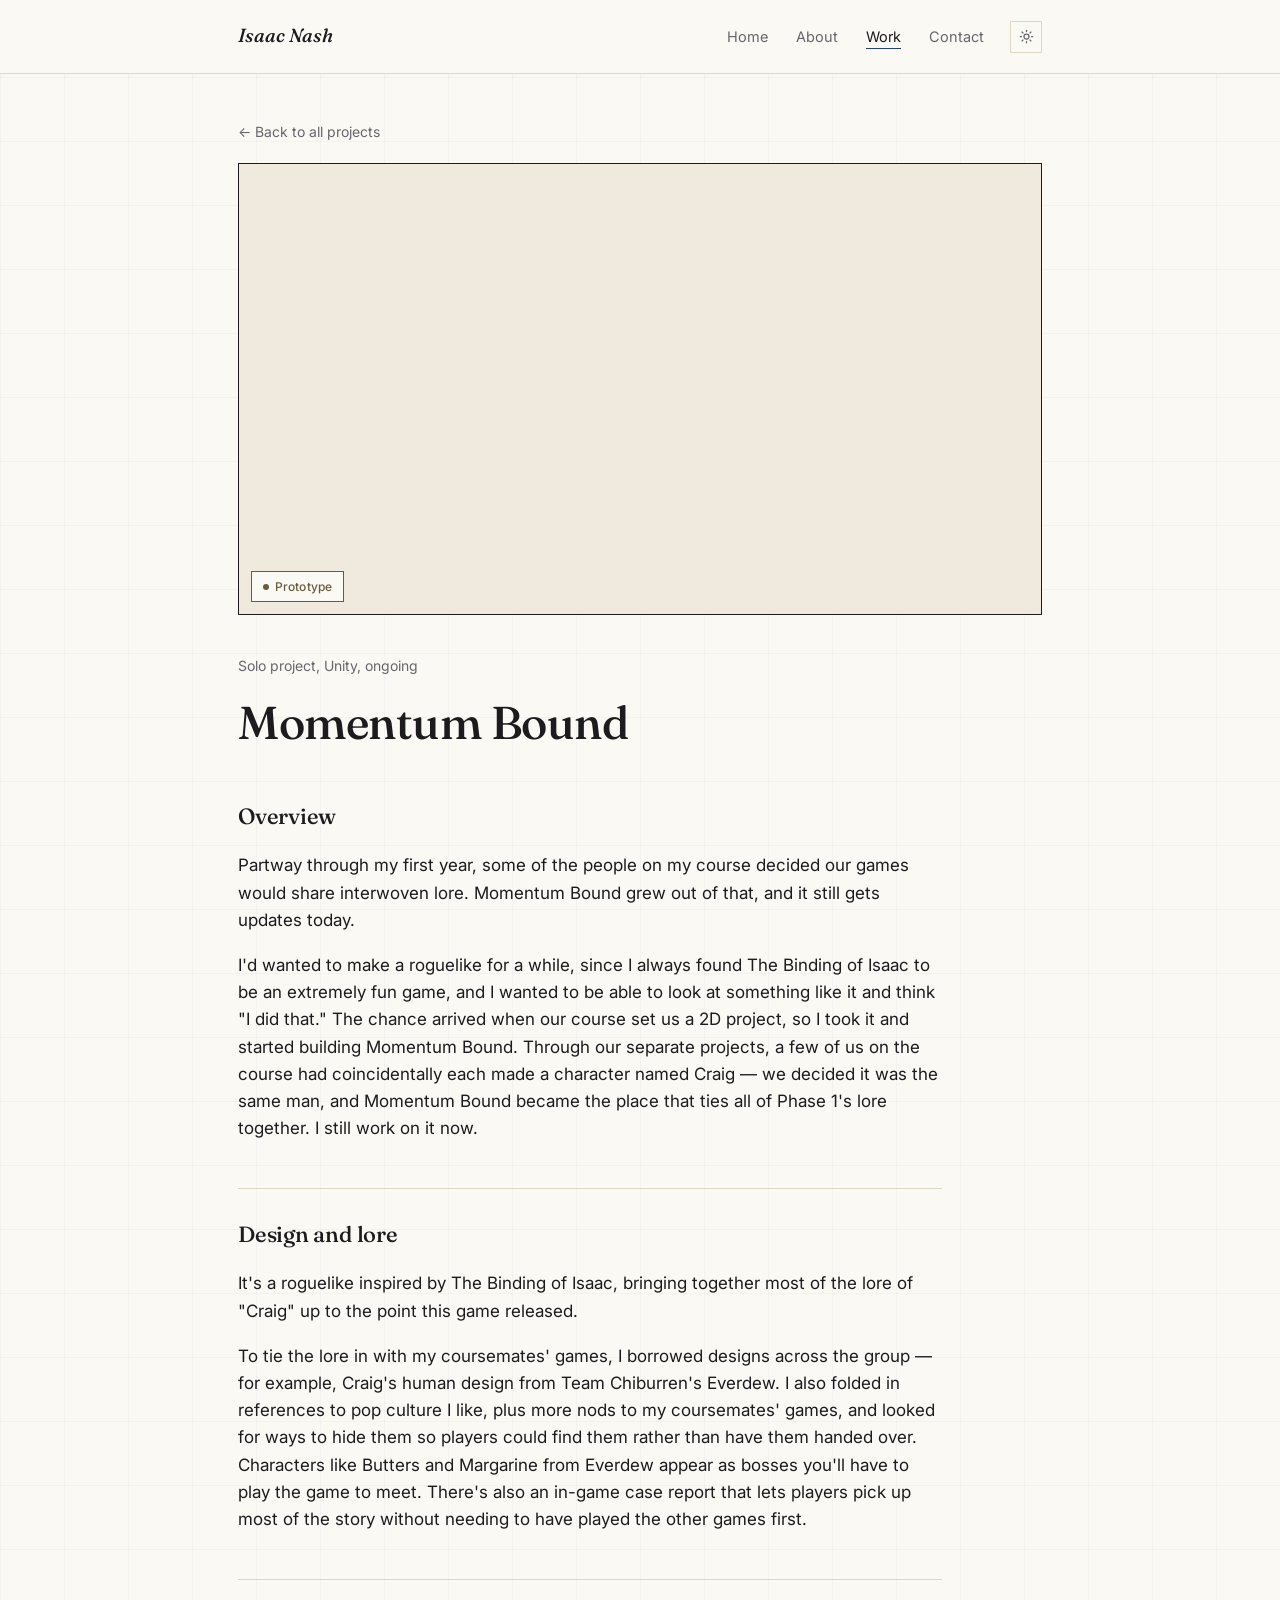
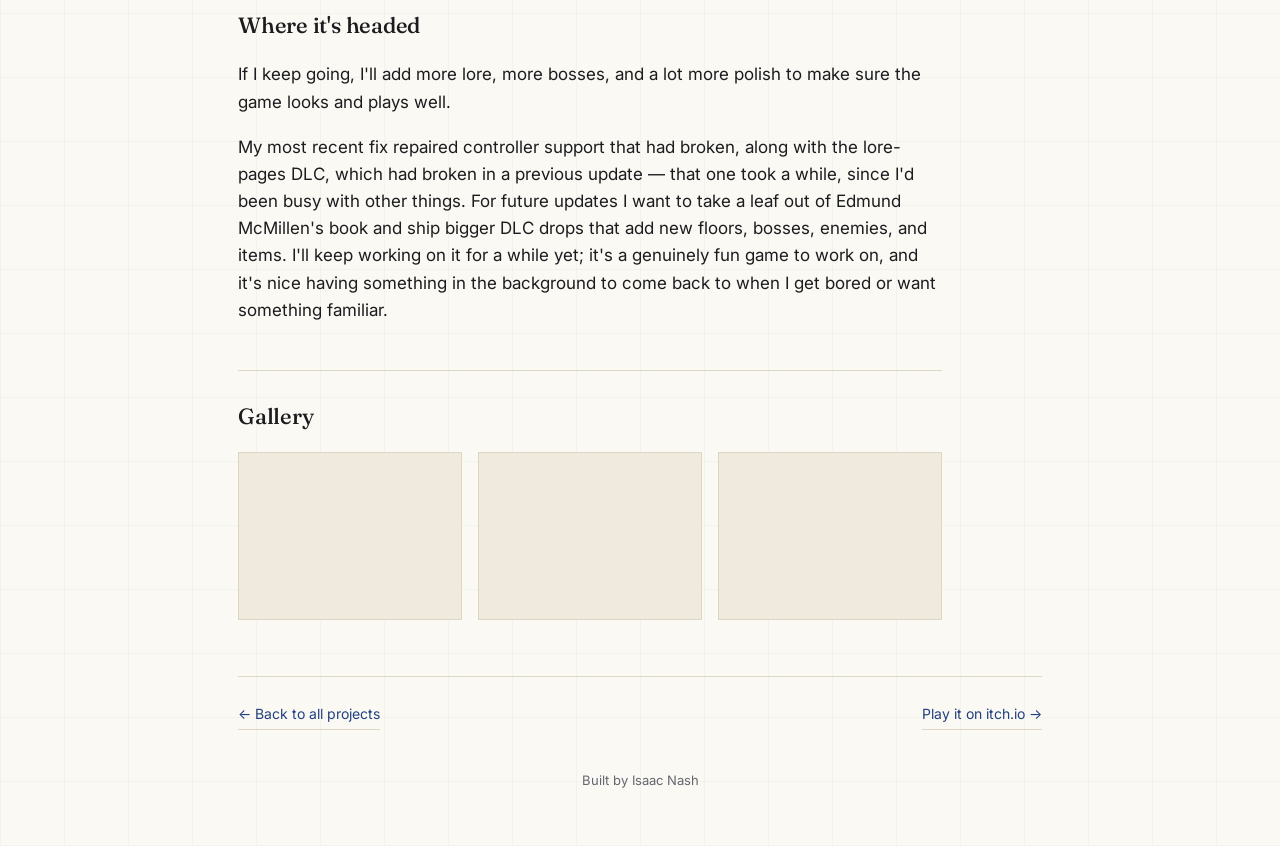
==== project-momentum-bound.html @ 74649f5b "updated website" ====
<!DOCTYPE html>
<html lang="en">
<head>
<meta charset="UTF-8">
<meta name="viewport" content="width=device-width, initial-scale=1.0">
<title>Momentum Bound — Isaac Nash</title>
<link rel="preconnect" href="https://fonts.googleapis.com">
<link rel="preconnect" href="https://fonts.gstatic.com" crossorigin>
<link href="https://fonts.googleapis.com/css2?family=Fraunces:ital,opsz,wght@0,9..144,400;0,9..144,500;0,9..144,600;1,9..144,400;1,9..144,500&family=Inter:wght@400;500;600&display=swap" rel="stylesheet">
<link rel="stylesheet" href="style.css?v=2">
<script src="theme.js?v=2"></script>
<script src="media.js?v=2" defer></script>
</head>

<body>

<nav>
  <div class="sheet">
    <a class="nav-name" href="index.html">Isaac Nash</a>
    <div class="nav-right">
      <ul>
        <li><a href="index.html">Home</a></li>
        <li><a href="about.html">About</a></li>
        <li><a href="work.html" class="active">Work</a></li>
        <li><a href="contact.html">Contact</a></li>
      </ul>
      <button class="theme-toggle" type="button" aria-label="Toggle dark mode" aria-pressed="false">
        <svg class="icon-sun" viewBox="0 0 24 24" fill="none" stroke="currentColor" stroke-width="2" stroke-linecap="round"><circle cx="12" cy="12" r="4"></circle><path d="M12 2v2M12 20v2M4.9 4.9l1.4 1.4M17.7 17.7l1.4 1.4M2 12h2M20 12h2M4.9 19.1l1.4-1.4M17.7 6.3l1.4-1.4"/></svg>
        <svg class="icon-moon" viewBox="0 0 24 24" fill="none" stroke="currentColor" stroke-width="2" stroke-linecap="round" stroke-linejoin="round"><path d="M21 12.8A9 9 0 1 1 11.2 3 7 7 0 0 0 21 12.8z"/></svg>
      </button>
    </div>
  </div>
</nav>

<div class="sheet" style="padding-top: 44px;">
  <a class="back-link" href="work.html">← Back to all projects</a>

  <div class="case-banner" data-youtube="">
    <div class="banner-image" style="--shot:url('MomentumBanner.jpg');"></div>
    <iframe class="banner-video" title="Gameplay video" allow="autoplay; encrypted-media; picture-in-picture" allowfullscreen></iframe>
    <span class="stamp stamp--prototype">Prototype</span>
    <button class="media-toggle" type="button" hidden>Watch gameplay</button>
  </div>

  <p class="case-meta">Solo project, Unity, ongoing</p>
  <h1 class="case-title">Momentum Bound</h1>

  <div class="case-body">

    <div class="case-section">
      <h2>Overview</h2>
      <p>Partway through my first year, some of the people on my course decided our games would share interwoven lore. Momentum Bound grew out of that, and it still gets updates today.</p>
      <p>I'd wanted to make a roguelike for a while, since I always found The Binding of Isaac to be an extremely fun game, and I wanted to be able to look at something like it and think "I did that." The chance arrived when our course set us a 2D project, so I took it and started building Momentum Bound. Through our separate projects, a few of us on the course had coincidentally each made a character named Craig — we decided it was the same man, and Momentum Bound became the place that ties all of Phase 1's lore together. I still work on it now.</p>
    </div>

    <div class="case-section">
      <h2>Design and lore</h2>
      <p>It's a roguelike inspired by The Binding of Isaac, bringing together most of the lore of "Craig" up to the point this game released.</p>
      <p>To tie the lore in with my coursemates' games, I borrowed designs across the group — for example, Craig's human design from Team Chiburren's Everdew. I also folded in references to pop culture I like, plus more nods to my coursemates' games, and looked for ways to hide them so players could find them rather than have them handed over. Characters like Butters and Margarine from Everdew appear as bosses you'll have to play the game to meet. There's also an in-game case report that lets players pick up most of the story without needing to have played the other games first.</p>
    </div>

    <div class="case-section">
      <h2>Where it's headed</h2>
      <p>If I keep going, I'll add more lore, more bosses, and a lot more polish to make sure the game looks and plays well.</p>
      <p>My most recent fix repaired controller support that had broken, along with the lore-pages DLC, which had broken in a previous update — that one took a while, since I'd been busy with other things. For future updates I want to take a leaf out of Edmund McMillen's book and ship bigger DLC drops that add new floors, bosses, enemies, and items. I'll keep working on it for a while yet; it's a genuinely fun game to work on, and it's nice having something in the background to come back to when I get bored or want something familiar.</p>
    </div>

    <div class="case-section">
      <h2>Gallery</h2>
      <div class="gallery-grid">
        <div class="gallery-shot" style="--shot:url('RoomNorm');"></div>
        <div class="gallery-shot" style="--shot:url('BossRoom');"></div>
        <div class="gallery-shot" style="--shot:url('MBLogo.jpg');"></div>
      </div>
    </div>

  </div>

  <div class="case-nav">
    <a href="work.html">← Back to all projects</a>
    <a href="https://doctor-videogames.itch.io/momentum-bound" target="_blank" rel="noopener">Play it on itch.io →</a>
  </div>
</div>

<footer>
  Built by Isaac Nash
</footer>

</body>
</html>
---- style.css ----
/*
  SHARED STYLESHEET
  ==================
  Every page (index.html, about.html, work.html, contact.html, and the
  project- pages) links to this one file, so changing a color or font
  here updates the whole site. Keep this file in the SAME FOLDER as
  all your .html files.
*/

:root {
  --bg: #faf9f4;
  --panel: #efeadd;
  --panel-line: #e2dcc9;
  --ink: #1c1c1f;
  --ink-soft: #66666e;
  --line: #ddd7c4;
  --blue: #23407e;
  --blue-tint: rgba(35, 64, 126, 0.08);
  --rust: #a94b2c;

  --grid: rgba(35, 64, 126, 0.035);
  --nav-bg: rgba(250, 249, 244, 0.92);

  --font-display: 'Fraunces', Georgia, serif;
  --font-body: 'Inter', -apple-system, sans-serif;

  color-scheme: light;
}

:root[data-theme="dark"] {
  --bg: #15161c;
  --panel: #20222c;
  --panel-line: #2b2e3a;
  --ink: #edece4;
  --ink-soft: #9a9ba6;
  --line: #2c2f3b;
  --blue: #7fa0f2;
  --blue-tint: rgba(127, 160, 242, 0.14);
  --rust: #e28a68;
  --grid: rgba(127, 160, 242, 0.05);
  --nav-bg: rgba(21, 22, 28, 0.92);

  color-scheme: dark;
}

@media (prefers-reduced-motion: reduce) {
  * { animation: none !important; transition: none !important; }
}

* { box-sizing: border-box; }
html { scroll-behavior: smooth; }

body {
  margin: 0;
  background:
    repeating-linear-gradient(0deg, var(--grid) 0px, var(--grid) 1px, transparent 1px, transparent 64px),
    repeating-linear-gradient(90deg, var(--grid) 0px, var(--grid) 1px, transparent 1px, transparent 64px),
    var(--bg);
  color: var(--ink);
  font-family: var(--font-body);
  font-size: 17px;
  line-height: 1.6;
  min-height: 100vh;
  transition: background-color 0.15s ease, color 0.15s ease;
}

a { color: inherit; }
::selection { background: var(--blue); color: #fff; }

.sheet { max-width: 860px; margin: 0 auto; padding: 0 28px; }

section, .page-section { padding: 64px 0; border-bottom: 1px solid var(--line); }
section:last-of-type, .page-section:last-of-type { border-bottom: none; }

/* ---------- section headers ---------- */
.section-head { margin-bottom: 34px; }
.section-head h1, .section-head h2 {
  font-family: var(--font-display); font-weight: 500;
  font-size: clamp(24px, 3.2vw, 30px); margin: 0; letter-spacing: -0.01em;
}

/* ---------- image / media treatment ---------- */
.frame { position: relative; }

/* ---------- nav ---------- */
nav {
  position: sticky; top: 0; z-index: 10;
  background: var(--nav-bg);
  border-bottom: 1px solid var(--line);
  transition: background-color 0.15s ease;
}
nav .sheet { display: flex; align-items: baseline; justify-content: space-between; padding: 20px 28px; }
nav .nav-name {
  font-family: var(--font-display); font-style: italic; font-weight: 500;
  font-size: 19px; text-decoration: none; color: var(--ink);
}
.nav-right { display: flex; align-items: center; gap: 26px; }
nav ul { list-style: none; display: flex; gap: 28px; margin: 0; padding: 0; }
nav a { text-decoration: none; font-size: 14.5px; color: var(--ink-soft); }
nav a:hover, nav a:focus-visible { color: var(--blue); }
nav a.active { color: var(--ink); border-bottom: 1px solid var(--blue); padding-bottom: 3px; }

.theme-toggle {
  display: inline-flex; align-items: center; justify-content: center;
  width: 32px; height: 32px; padding: 0;
  background: transparent; border: 1px solid var(--line); color: var(--ink-soft);
  cursor: pointer; flex: 0 0 auto;
}
.theme-toggle:hover, .theme-toggle:focus-visible { color: var(--blue); border-color: var(--blue); }
.theme-toggle svg { width: 15px; height: 15px; }
.theme-toggle .icon-moon { display: none; }
:root[data-theme="dark"] .theme-toggle .icon-sun { display: none; }
:root[data-theme="dark"] .theme-toggle .icon-moon { display: block; }

/* ---------- page header (About / Work / Contact) ---------- */
.page-header { padding: 60px 0 8px 0; }
.page-header h1 { font-family: var(--font-display); font-weight: 500; font-size: clamp(36px, 6vw, 52px); margin: 0; letter-spacing: -0.01em; }

/* ---------- hero (home page) ---------- */
.hero { padding: 56px 0 70px 0; }
.hero-grid { display: grid; grid-template-columns: 1.3fr 0.9fr; gap: 56px; align-items: center; }
.hero-text .status {
  display: inline-flex; align-items: center; gap: 8px;
  font-size: 13.5px; color: var(--blue);
  border: 1px solid var(--blue-tint); background: var(--blue-tint);
  padding: 6px 13px; border-radius: 3px; margin-bottom: 26px;
}
.hero-text .status .dot { width: 6px; height: 6px; border-radius: 50%; background: var(--blue); flex: 0 0 auto; }

.hero h1 { font-family: var(--font-display); font-weight: 500; font-size: clamp(42px, 6.4vw, 64px); line-height: 1.05; margin: 0 0 20px 0; letter-spacing: -0.01em; }
.hero p.role { font-size: 18px; color: var(--ink-soft); max-width: 44ch; margin: 0 0 30px 0; }
.hero-links, .link-row { display: flex; flex-wrap: wrap; gap: 8px 26px; }
.hero-links a, .link-row a {
  text-decoration: none; font-size: 14.5px;
  padding-bottom: 3px; border-bottom: 1px solid var(--line);
}
.hero-links a:hover, .hero-links a:focus-visible, .link-row a:hover, .link-row a:focus-visible {
  color: var(--blue); border-bottom-color: var(--blue);
}

.hero-photo {
  width: 100%; aspect-ratio: 4 / 5;
  background-size: cover; background-position: center; background-repeat: no-repeat;
  background-color: var(--panel);
  background-image: var(--photo, none);
  border: 1px solid var(--ink);
  box-shadow: 8px 8px 0 var(--blue-tint);
}

.home-teaser { display: flex; align-items: baseline; justify-content: space-between; gap: 20px; flex-wrap: wrap; }
.home-teaser p { max-width: 58ch; color: var(--ink); margin: 0; font-size: 17px; }
.home-teaser a.see-more {
  font-size: 14.5px; white-space: nowrap;
  text-decoration: none; border-bottom: 1px solid var(--line); color: var(--blue); padding-bottom: 3px;
}
.home-teaser a.see-more:hover { border-bottom-color: var(--blue); }

/* ---------- about ---------- */
.featured-grid { display: grid; grid-template-columns: repeat(auto-fit, minmax(230px, 1fr)); gap: 30px; margin-top: 4px; }
.featured-card h3 { font-family: var(--font-display); font-weight: 500; font-size: 21px; margin: 16px 0 7px 0; letter-spacing: -0.01em; }
.featured-card p { margin: 0 0 12px 0; color: var(--ink-soft); font-size: 15px; max-width: 40ch; }
.featured-card .featured-link { font-size: 14px; color: var(--blue); text-decoration: none; border-bottom: 1px solid var(--line); padding-bottom: 2px; }
.featured-card .featured-link:hover, .featured-card .featured-link:focus-visible { border-bottom-color: var(--blue); }

.about-grid { display: grid; grid-template-columns: 1.5fr 1fr; gap: 48px; }
.about-grid p { margin: 0 0 16px 0; max-width: 56ch; color: var(--ink); }
.facts { list-style: none; margin: 0; padding: 18px 0 0 0; border-top: 1px solid var(--line); font-size: 14.5px; }
.facts li { display: flex; justify-content: space-between; gap: 12px; padding: 11px 0; border-bottom: 1px solid var(--line); }
.facts li span:first-child { color: var(--ink-soft); }
.facts li span:last-child { color: var(--ink); font-weight: 500; }

/* ---------- skills ---------- */
.skills-grid { display: grid; grid-template-columns: repeat(3, 1fr); gap: 32px; }
.skills-grid h4 { font-family: var(--font-display); font-style: italic; font-weight: 500; font-size: 16px; color: var(--ink); margin: 0 0 14px 0; }
.skills-grid ul { list-style: none; margin: 0; padding: 0; }
.skills-grid li { padding: 7px 0; border-bottom: 1px solid var(--line); font-size: 15px; color: var(--ink-soft); }

/* ---------- projects (work list) ---------- */
.project { padding: 44px 0; border-bottom: 1px solid var(--line); }
.project:first-of-type { padding-top: 0; }
.project-inner { display: grid; grid-template-columns: 0.85fr 1.15fr; gap: 36px; align-items: start; }
.project:nth-of-type(even) .project-inner { grid-template-columns: 1.15fr 0.85fr; }
.project:nth-of-type(even) .project-media { order: 2; }

.project-media {
  position: relative; width: 100%; aspect-ratio: 4 / 3;
  background-size: cover; background-position: center; background-repeat: no-repeat;
  background-color: var(--panel);
  background-image: var(--shot, none);
  border: 1px solid var(--ink);
}
.stamp {
  position: absolute; bottom: 10px; left: 10px;
  font-size: 12px; font-weight: 500; letter-spacing: 0.01em;
  padding: 5px 11px; background: var(--bg);
  border: 1px solid currentColor; display: inline-flex; align-items: center; gap: 6px;
}
.stamp::before { content: ""; width: 6px; height: 6px; border-radius: 50%; background: currentColor; }
.stamp--shipped { color: var(--blue); }
.stamp--jam { color: var(--rust); }
.stamp--prototype { color: #6b5b3e; }

.project h3 { font-family: var(--font-display); font-weight: 500; font-size: 28px; margin: 0 0 6px 0; letter-spacing: -0.01em; }
.project .meta { font-size: 14px; color: var(--ink-soft); margin: 0 0 16px 0; }
.project p.desc { margin: 0 0 16px 0; max-width: 58ch; color: var(--ink); }
.project ul.highlights { margin: 0 0 20px 0; padding-left: 18px; color: var(--ink); }
.project ul.highlights li { margin-bottom: 7px; }
.project-links { display: flex; flex-wrap: wrap; gap: 8px 24px; }
.project-link {
  display: inline-block; text-decoration: none; font-size: 14.5px; color: var(--blue);
  padding-bottom: 3px; border-bottom: 1px solid var(--line);
}
.project-link:hover, .project-link:focus-visible { border-bottom-color: var(--blue); }

/* ---------- case study pages ---------- */
.back-link {
  display: inline-block; font-size: 14px;
  text-decoration: none; color: var(--ink-soft); margin-bottom: 20px;
}
.back-link:hover, .back-link:focus-visible { color: var(--blue); }

.case-banner {
  position: relative; width: 100%; aspect-ratio: 16 / 9;
  background: var(--panel);
  border: 1px solid var(--ink);
  margin-bottom: 40px;
  overflow: hidden;
}
.banner-image {
  position: absolute; inset: 0;
  background-size: cover; background-position: center; background-repeat: no-repeat;
  background-image: var(--shot, none);
}
.banner-video {
  position: absolute; inset: 0; width: 100%; height: 100%;
  border: 0; background: #000; display: none;
}
.case-banner.show-video .banner-image { display: none; }
.case-banner.show-video .banner-video { display: block; }

.case-banner .stamp { top: auto; right: auto; bottom: 12px; left: 12px; z-index: 2; }

.media-toggle {
  position: absolute; bottom: 12px; right: 12px; z-index: 2;
  display: inline-flex; align-items: center; gap: 7px;
  font-family: var(--font-body); font-size: 13px; font-weight: 500;
  padding: 7px 13px; background: var(--bg); color: var(--ink);
  border: 1px solid var(--ink); cursor: pointer;
}
.media-toggle:hover, .media-toggle:focus-visible { color: var(--blue); border-color: var(--blue); }
.media-toggle[hidden] { display: none; }

.case-meta {
  font-size: 14px; color: var(--ink-soft);
  margin: 0 0 8px 0;
}

.case-title {
  font-family: var(--font-display); font-weight: 500;
  font-size: clamp(32px, 5vw, 46px); margin: 0 0 40px 0; letter-spacing: -0.01em;
}

.case-body { max-width: 64ch; }
.case-body p { margin: 0 0 18px 0; color: var(--ink); }
.case-body .case-section { margin-bottom: 46px; padding-top: 8px; border-top: 1px solid var(--line); }
.case-body .case-section:first-child { border-top: none; padding-top: 0; }
.case-body .case-section:last-child { margin-bottom: 0; }
.case-body .case-section h2 {
  font-family: var(--font-display); font-weight: 500; font-size: 22px;
  margin: 20px 0 18px 0; letter-spacing: -0.01em;
}
.case-body .case-section:first-child h2 { margin-top: 0; }

.gallery-grid {
  display: grid;
  grid-template-columns: repeat(auto-fit, minmax(220px, 1fr));
  gap: 16px;
  margin-top: 8px;
}
.gallery-shot {
  aspect-ratio: 4 / 3;
  background-size: cover; background-position: center; background-repeat: no-repeat;
  background-color: var(--panel);
  background-image: var(--shot, none);
  border: 1px solid var(--line);
}

.case-nav {
  display: flex; justify-content: space-between; align-items: center;
  margin-top: 56px; padding-top: 26px; border-top: 1px solid var(--line);
  font-size: 14px;
}
.case-nav a { text-decoration: none; color: var(--blue); border-bottom: 1px solid var(--line); padding-bottom: 3px; }
.case-nav a:hover, .case-nav a:focus-visible { border-bottom-color: var(--blue); }

/* ---------- contact ---------- */
.contact p.lead { font-family: var(--font-display); font-weight: 400; font-style: italic; font-size: 26px; max-width: 20ch; margin: 0 0 36px 0; color: var(--ink); line-height: 1.3; }
.contact-links { list-style: none; margin: 0; padding: 0; max-width: 420px; }
.contact-links li { border-bottom: 1px solid var(--line); }
.contact-links a {
  display: flex; justify-content: space-between; align-items: baseline;
  text-decoration: none; font-size: 16px; padding: 16px 2px;
}
.contact-links a .label { color: var(--ink-soft); font-size: 13.5px; }
.contact-links a:hover, .contact-links a:focus-visible { color: var(--blue); }

footer { text-align: center; font-size: 13px; color: var(--ink-soft); padding: 40px 0 56px 0; }

/* ---------- responsive ---------- */
@media (max-width: 720px) {
  nav ul { gap: 16px; }
  .hero-grid { grid-template-columns: 1fr; }
  .hero-photo { max-width: 260px; }
  .about-grid { grid-template-columns: 1fr; }
  .skills-grid { grid-template-columns: 1fr 1fr; }
  .project-inner, .project:nth-of-type(even) .project-inner { grid-template-columns: 1fr; }
  .project:nth-of-type(even) .project-media { order: 0; }
  section, .page-section { padding: 48px 0; }
  .home-teaser { flex-direction: column; align-items: flex-start; }
}
@media (max-width: 480px) {
  .skills-grid { grid-template-columns: 1fr; }
}

a:focus-visible, button:focus-visible { outline: 2px solid var(--blue); outline-offset: 3px; }
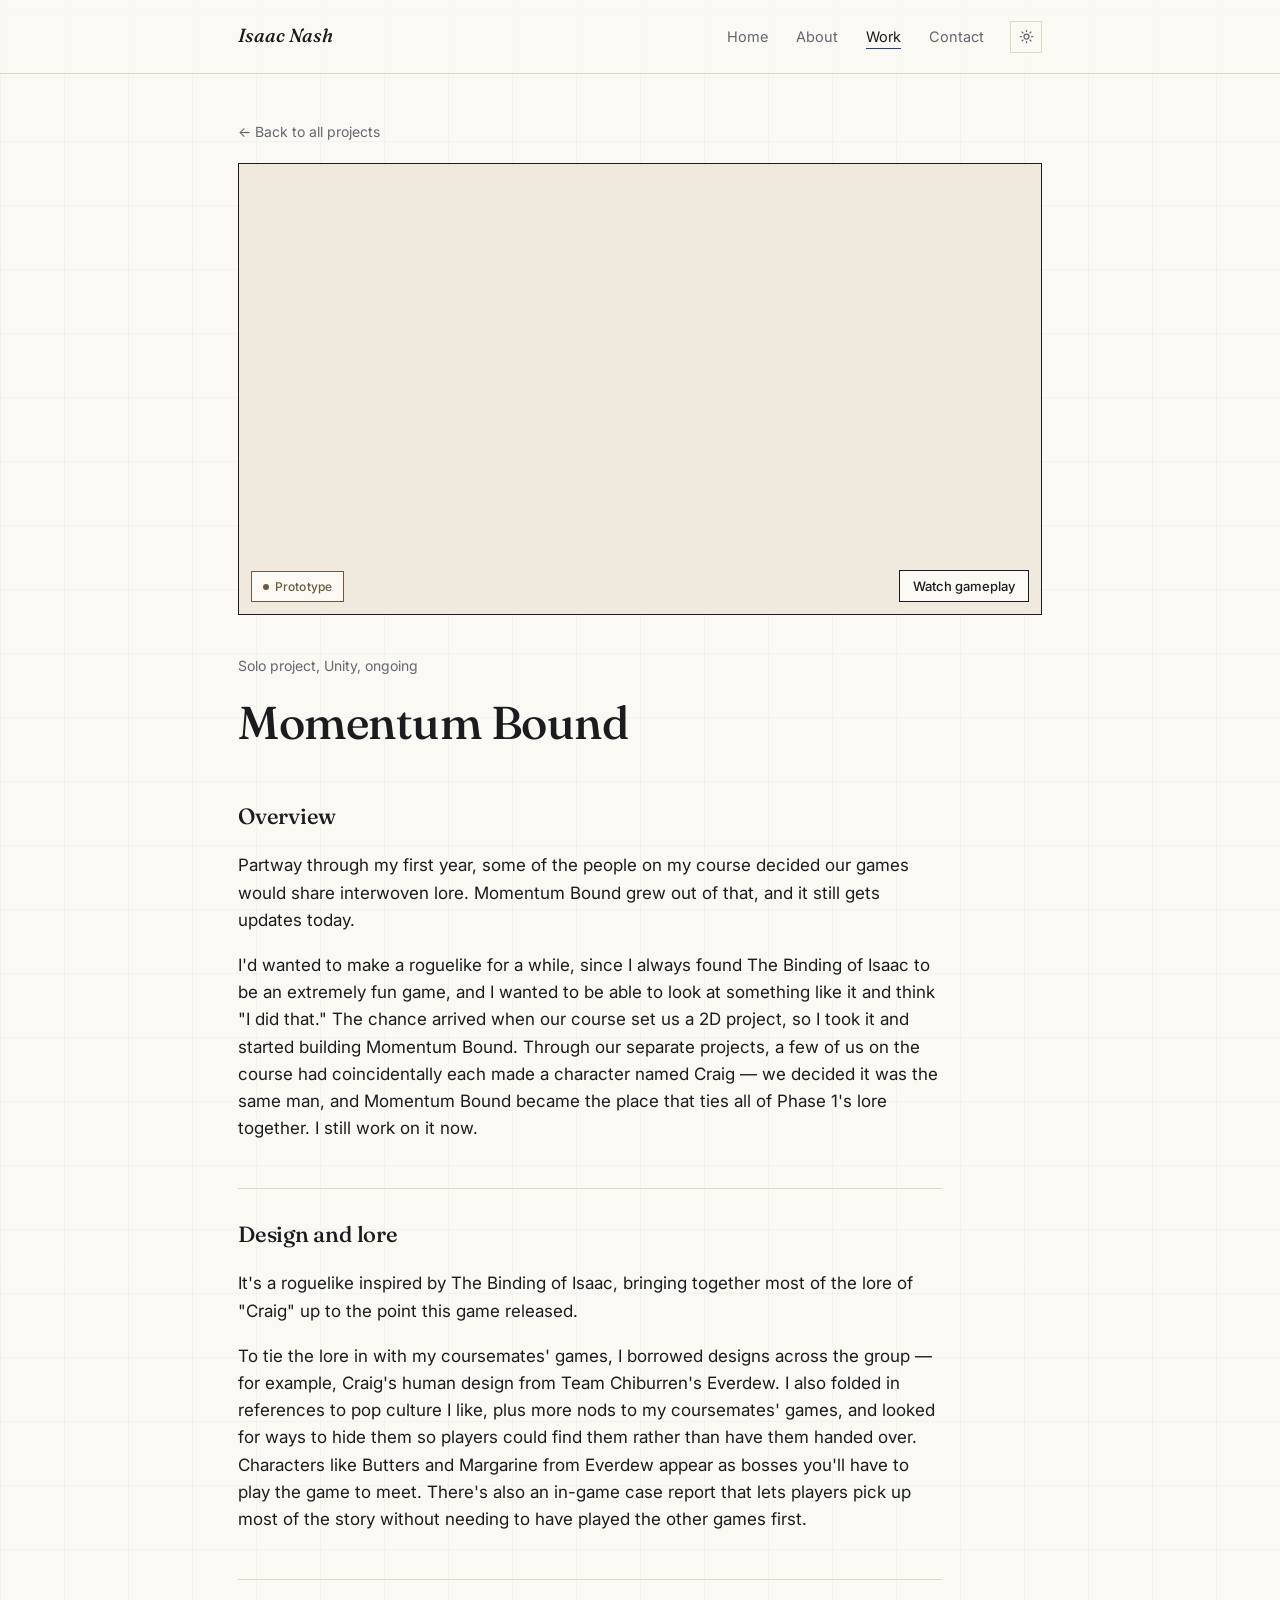
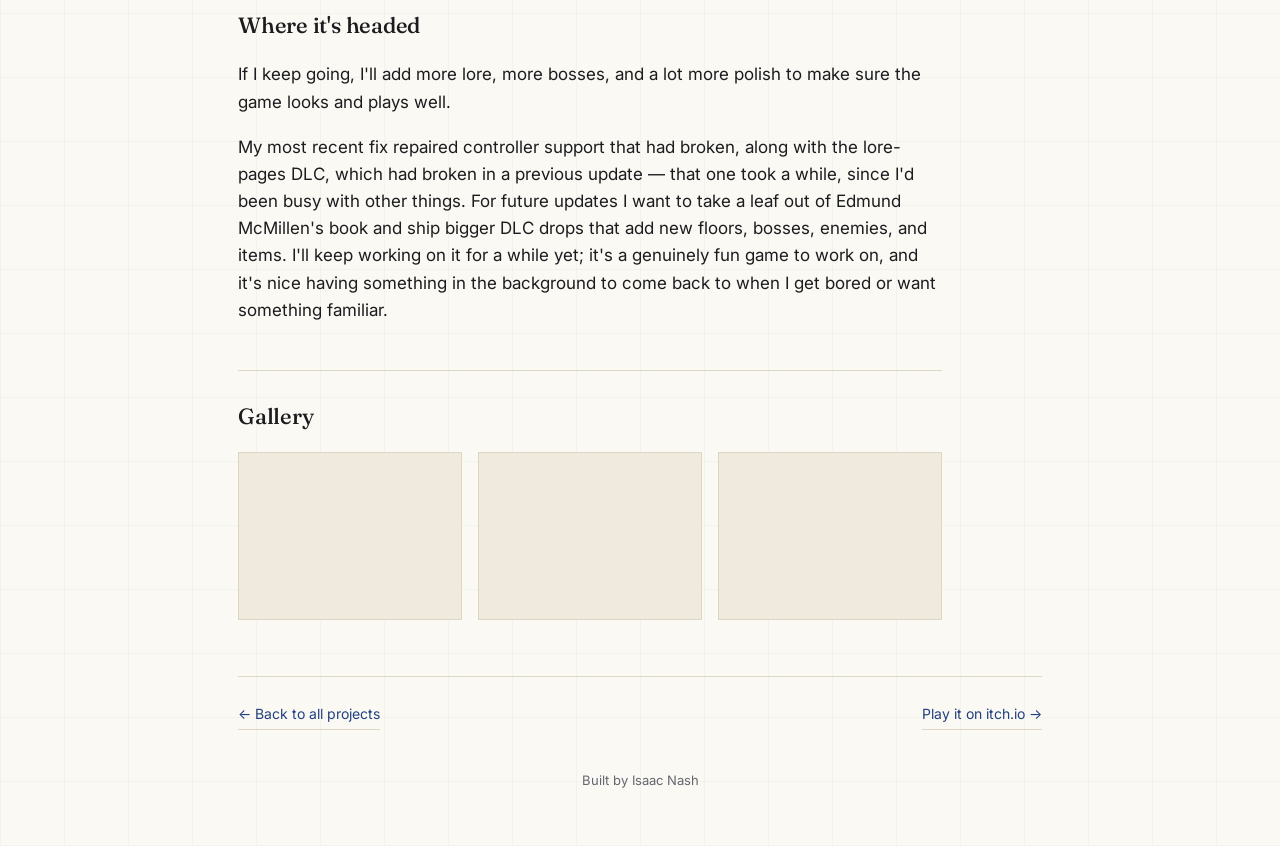
==== commit 5eb1dbd1: "Update YouTube link in case banner" ====
--- a/project-momentum-bound.html
+++ b/project-momentum-bound.html
@@ -35,7 +35,7 @@
 <div class="sheet" style="padding-top: 44px;">
   <a class="back-link" href="work.html">← Back to all projects</a>
 
-  <div class="case-banner" data-youtube="">
+  <div class="case-banner" data-youtube="https://youtu.be/xkzJmGsN4yE">
     <div class="banner-image" style="--shot:url('MomentumBanner.jpg');"></div>
     <iframe class="banner-video" title="Gameplay video" allow="autoplay; encrypted-media; picture-in-picture" allowfullscreen></iframe>
     <span class="stamp stamp--prototype">Prototype</span>
